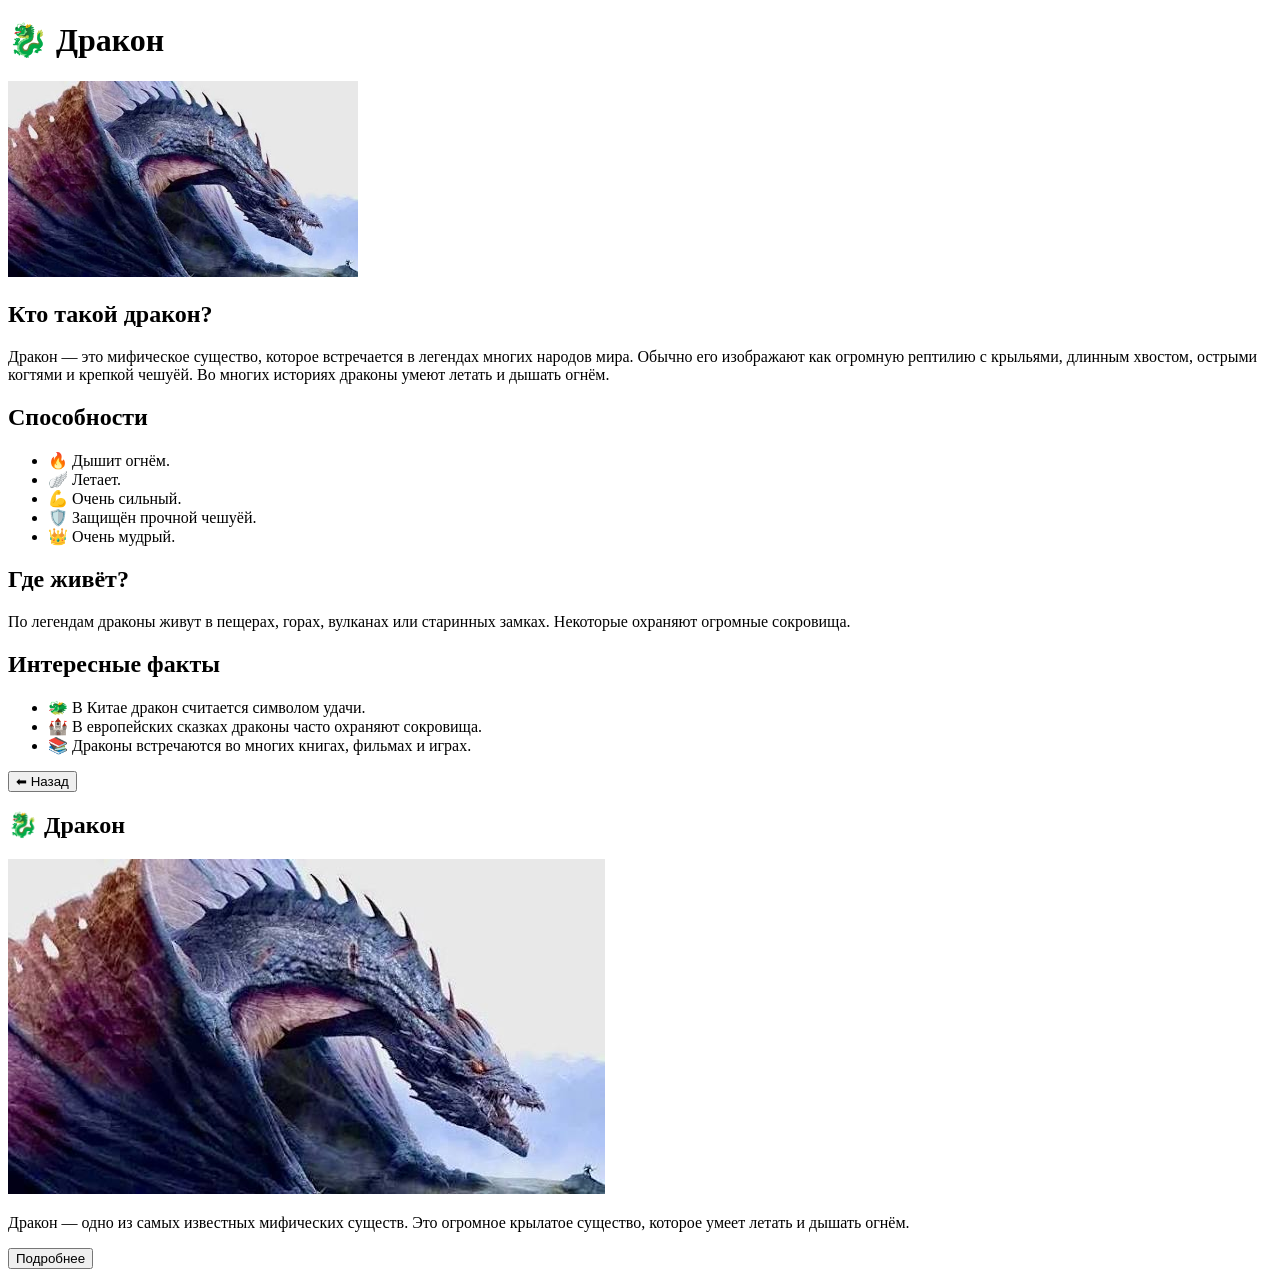
==== dragon.html @ 398c3d30 "Add files via upload" ====
<!DOCTYPE html>
<html lang="ru">

<head>
    <meta charset="UTF-8">
    <title>Дракон</title>
    <link rel="stylesheet" href="style.css">
</head>

<body>

<h1>🐉 Дракон</h1>

<img src="dragon.jpg" alt="Дракон" width="350">

<h2>Кто такой дракон?</h2>

<p>
Дракон — это мифическое существо, которое встречается в легендах многих народов мира. Обычно его изображают как огромную рептилию с крыльями, длинным хвостом, острыми когтями и крепкой чешуёй. Во многих историях драконы умеют летать и дышать огнём.
</p>

<h2>Способности</h2>

<ul>
    <li>🔥 Дышит огнём.</li>
    <li>🪽 Летает.</li>
    <li>💪 Очень сильный.</li>
    <li>🛡️ Защищён прочной чешуёй.</li>
    <li>👑 Очень мудрый.</li>
</ul>

<h2>Где живёт?</h2>

<p>
По легендам драконы живут в пещерах, горах, вулканах или старинных замках. Некоторые охраняют огромные сокровища.
</p>

<h2>Интересные факты</h2>

<ul>
    <li>🐲 В Китае дракон считается символом удачи.</li>
    <li>🏰 В европейских сказках драконы часто охраняют сокровища.</li>
    <li>📚 Драконы встречаются во многих книгах, фильмах и играх.</li>
</ul>

<a href="index.html">
    <button>⬅ Назад</button>
</a>

<h2>🐉 Дракон</h2>

    <img src="dragon.jpg" alt="Дракон">

    <p>
        Дракон — одно из самых известных мифических существ. Это огромное крылатое существо, которое умеет летать и дышать огнём.
    </p>

    <a href="dragon.html">
        <button>Подробнее</button>
    </a>

</body>

</html>
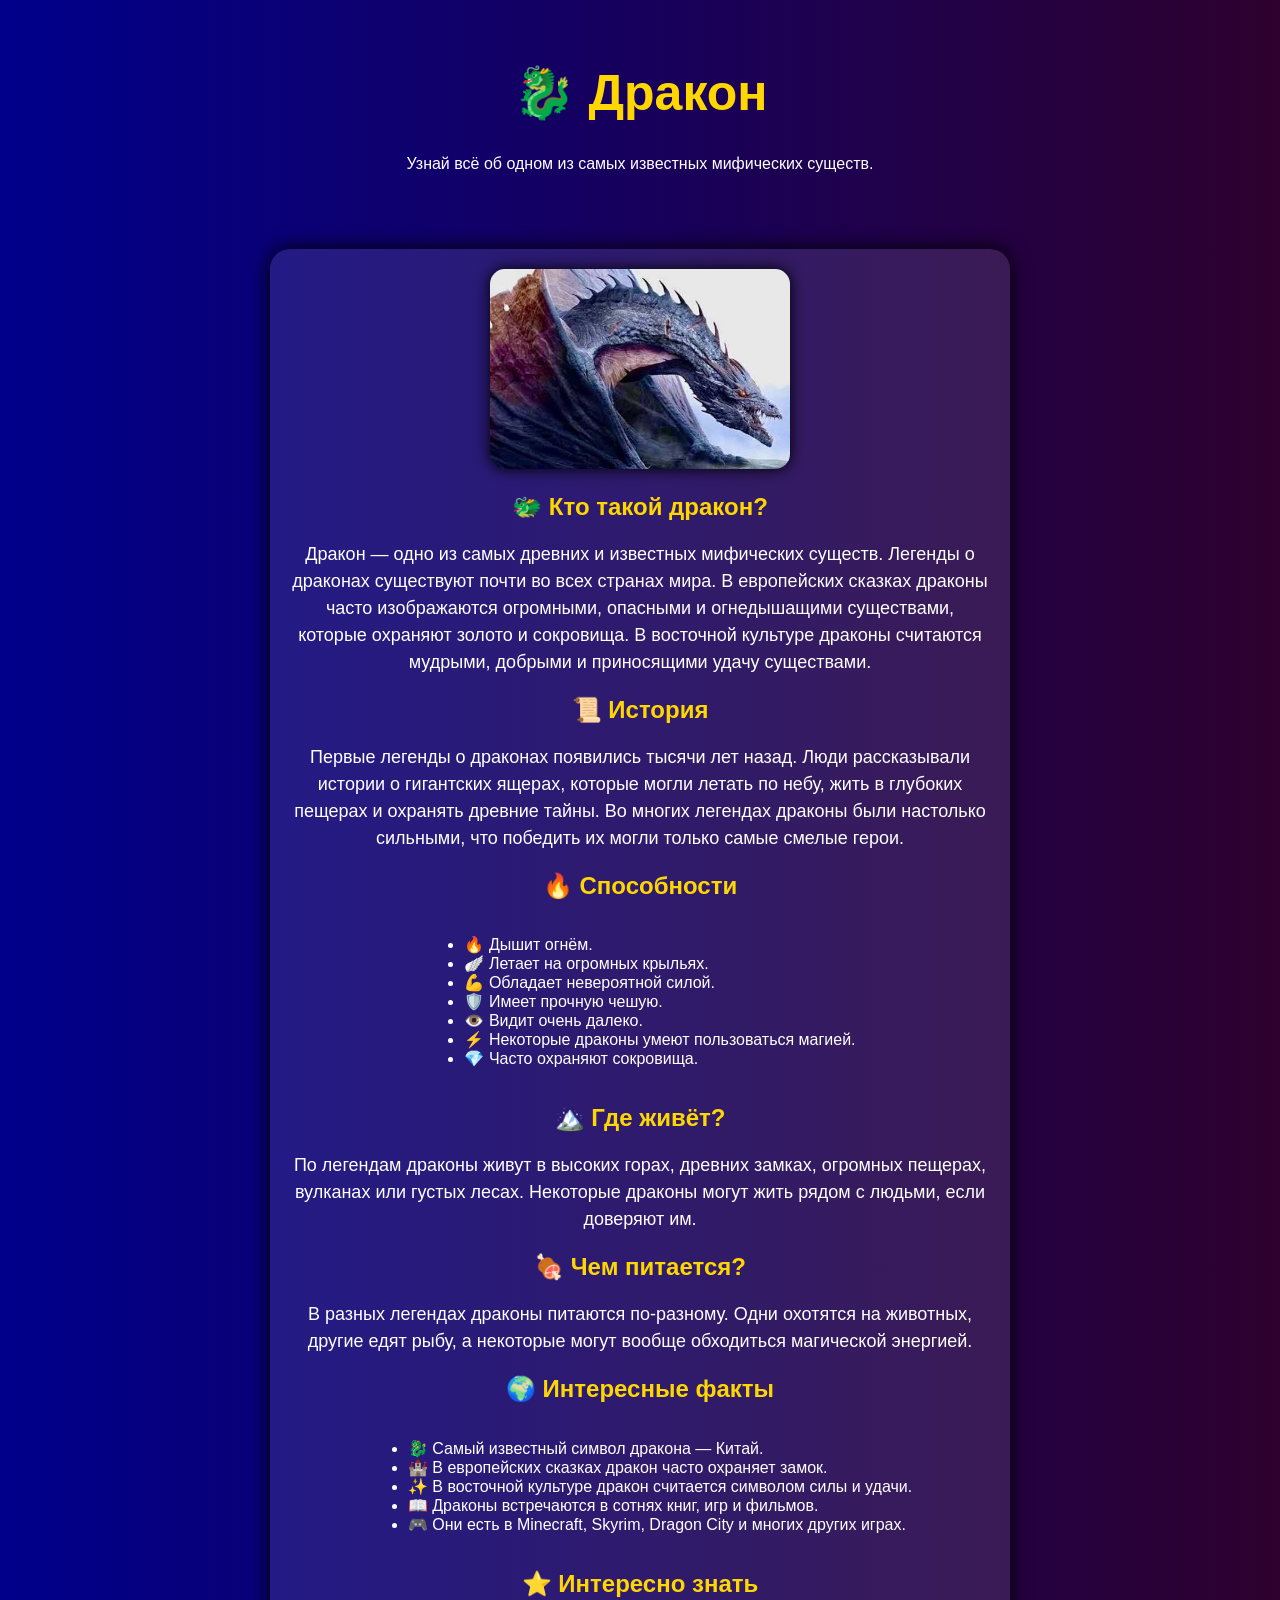
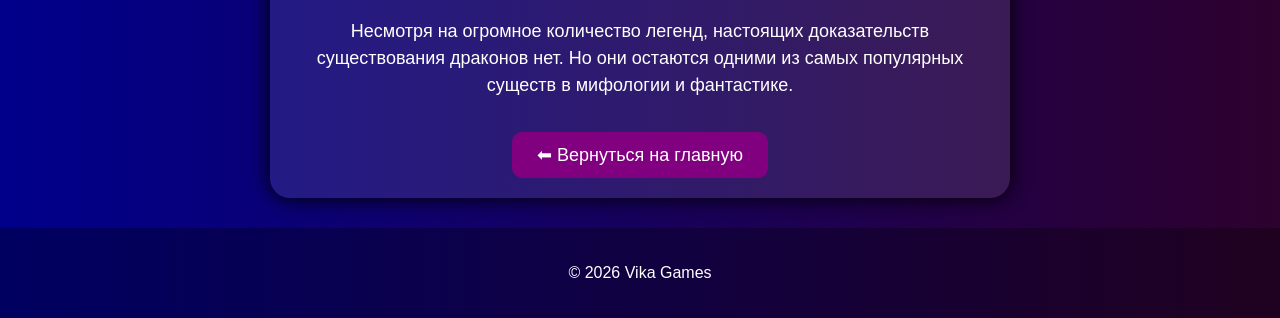
==== commit 3c7959f2: "Add files via upload" ====
--- a/dragon.html
+++ b/dragon.html
@@ -3,61 +3,108 @@
 
 <head>
     <meta charset="UTF-8">
+    <meta name="viewport" content="width=device-width, initial-scale=1.0">
     <title>Дракон</title>
     <link rel="stylesheet" href="style.css">
 </head>
 
 <body>
 
-<h1>🐉 Дракон</h1>
+    <header>
+        <h1>🐉 Дракон</h1>
+        <p>Узнай всё об одном из самых известных мифических существ.</p>
+    </header>
 
-<img src="dragon.jpg" alt="Дракон" width="350">
+    <main>
 
-<h2>Кто такой дракон?</h2>
+        <div class="card">
 
-<p>
-Дракон — это мифическое существо, которое встречается в легендах многих народов мира. Обычно его изображают как огромную рептилию с крыльями, длинным хвостом, острыми когтями и крепкой чешуёй. Во многих историях драконы умеют летать и дышать огнём.
-</p>
+            <img src="dragon.jpg" alt="Дракон">
 
-<h2>Способности</h2>
+            <h2>🐲 Кто такой дракон?</h2>
 
-<ul>
-    <li>🔥 Дышит огнём.</li>
-    <li>🪽 Летает.</li>
-    <li>💪 Очень сильный.</li>
-    <li>🛡️ Защищён прочной чешуёй.</li>
-    <li>👑 Очень мудрый.</li>
-</ul>
+            <p>
+                Дракон — одно из самых древних и известных мифических существ.
+                Легенды о драконах существуют почти во всех странах мира.
+                В европейских сказках драконы часто изображаются огромными,
+                опасными и огнедышащими существами, которые охраняют золото
+                и сокровища. В восточной культуре драконы считаются мудрыми,
+                добрыми и приносящими удачу существами.
+            </p>
 
-<h2>Где живёт?</h2>
+            <h2>📜 История</h2>
 
-<p>
-По легендам драконы живут в пещерах, горах, вулканах или старинных замках. Некоторые охраняют огромные сокровища.
-</p>
+            <p>
+                Первые легенды о драконах появились тысячи лет назад.
+                Люди рассказывали истории о гигантских ящерах,
+                которые могли летать по небу, жить в глубоких пещерах
+                и охранять древние тайны. Во многих легендах драконы
+                были настолько сильными, что победить их могли только
+                самые смелые герои.
+            </p>
 
-<h2>Интересные факты</h2>
+            <h2>🔥 Способности</h2>
 
-<ul>
-    <li>🐲 В Китае дракон считается символом удачи.</li>
-    <li>🏰 В европейских сказках драконы часто охраняют сокровища.</li>
-    <li>📚 Драконы встречаются во многих книгах, фильмах и играх.</li>
-</ul>
+            <ul>
+                <li>🔥 Дышит огнём.</li>
+                <li>🪽 Летает на огромных крыльях.</li>
+                <li>💪 Обладает невероятной силой.</li>
+                <li>🛡️ Имеет прочную чешую.</li>
+                <li>👁️ Видит очень далеко.</li>
+                <li>⚡ Некоторые драконы умеют пользоваться магией.</li>
+                <li>💎 Часто охраняют сокровища.</li>
+            </ul>
 
-<a href="index.html">
-    <button>⬅ Назад</button>
-</a>
+            <h2>🏔️ Где живёт?</h2>
 
-<h2>🐉 Дракон</h2>
+            <p>
+                По легендам драконы живут в высоких горах, древних замках,
+                огромных пещерах, вулканах или густых лесах.
+                Некоторые драконы могут жить рядом с людьми,
+                если доверяют им.
+            </p>
 
-    <img src="dragon.jpg" alt="Дракон">
+            <h2>🍖 Чем питается?</h2>
 
-    <p>
-        Дракон — одно из самых известных мифических существ. Это огромное крылатое существо, которое умеет летать и дышать огнём.
-    </p>
+            <p>
+                В разных легендах драконы питаются по-разному.
+                Одни охотятся на животных,
+                другие едят рыбу,
+                а некоторые могут вообще обходиться магической энергией.
+            </p>
 
-    <a href="dragon.html">
-        <button>Подробнее</button>
-    </a>
+            <h2>🌍 Интересные факты</h2>
+
+            <ul>
+                <li>🐉 Самый известный символ дракона — Китай.</li>
+                <li>🏰 В европейских сказках дракон часто охраняет замок.</li>
+                <li>✨ В восточной культуре дракон считается символом силы и удачи.</li>
+                <li>📖 Драконы встречаются в сотнях книг, игр и фильмов.</li>
+                <li>🎮 Они есть в Minecraft, Skyrim, Dragon City и многих других играх.</li>
+            </ul>
+
+            <h2>⭐ Интересно знать</h2>
+
+            <p>
+                Несмотря на огромное количество легенд,
+                настоящих доказательств существования драконов нет.
+                Но они остаются одними из самых популярных существ
+                в мифологии и фантастике.
+            </p>
+
+            <br>
+
+            <a href="index.html">
+                <button>⬅ Вернуться на главную</button>
+            </a>
+
+        </div>
+
+    </main>
+
+    <footer>
+        <p>© 2026 Vika Games</p>
+    </footer>
 
 </body>
 
--- a/style.css
+++ b/style.css
@@ -0,0 +1,148 @@
+body {
+    background: linear-gradient(to right, darkblue, rgb(46, 1, 46));
+    color: white;
+    font-family: Arial, sans-serif;
+    margin: 0;
+    padding: 0;
+}
+
+header {
+    text-align: center;
+    padding: 30px;
+}
+
+h1 {
+    color: gold;
+    font-size: 50px;
+}
+
+h2 {
+    color: gold;
+}
+
+main {
+    display: flex;
+    justify-content: center;
+    gap: 40px;
+    flex-wrap: wrap;
+    padding: 30px;
+}
+
+.card {
+    width: 350px;
+    background-color: rgba(255, 255, 255, 0.1);
+    border-radius: 20px;
+    padding: 20px;
+    text-align: center;
+    box-shadow: 0px 0px 20px black;
+}
+
+.card img {
+    width: 300px;
+    height: 200px;
+    object-fit: cover;
+    border-radius: 15px;
+    box-shadow: 0px 0px 15px black;
+    transition: 0.5s;
+    text-align: center;
+}
+
+.card img:hover {
+    transform: scale(1.05);
+}
+
+.card p {
+    font-size: 18px;
+    line-height: 1.5;
+    text-align: center;
+    margin: 15px 0;
+}
+
+button {
+    background-color: purple;
+    color: white;
+    border: none;
+    border-radius: 10px;
+    padding: 12px 25px;
+    cursor: pointer;
+    transition: 0.5s;
+    font-size: 18px;
+}
+
+button:hover {
+    background-color: blue;
+    transform: scale(1.1);
+}
+
+footer {
+    text-align: center;
+    padding: 20px;
+    background-color: rgba(0, 0, 0, 0.3);
+}
+
+main {
+    display: flex;
+    justify-content: center;
+    padding: 30px;
+}
+
+.card {
+    width: 700px;
+    text-align: center;
+}
+
+.card ul {
+    display: inline-block;
+    text-align: left;
+}
+
+.search-box {
+    text-align: center;
+    margin: 30px;
+}
+
+#search {
+    width: 350px;
+    padding: 15px;
+    font-size: 18px;
+    border-radius: 15px;
+    border: none;
+    outline: none;
+    box-shadow: 0px 0px 15px gray;
+}
+
+@media (max-width: 768px) {
+
+    header h1 {
+        font-size: 35px;
+    }
+
+    header p {
+        font-size: 18px;
+    }
+
+    main {
+        flex-direction: column;
+        align-items: center;
+    }
+
+    .card {
+        width: 90%;
+    }
+
+    .card img {
+        width: 100%;
+        height: auto;
+    }
+
+    #search {
+        width: 85%;
+    }
+
+    button {
+        width: 100%;
+        font-size: 18px;
+        padding: 15px;
+    }
+
+}
